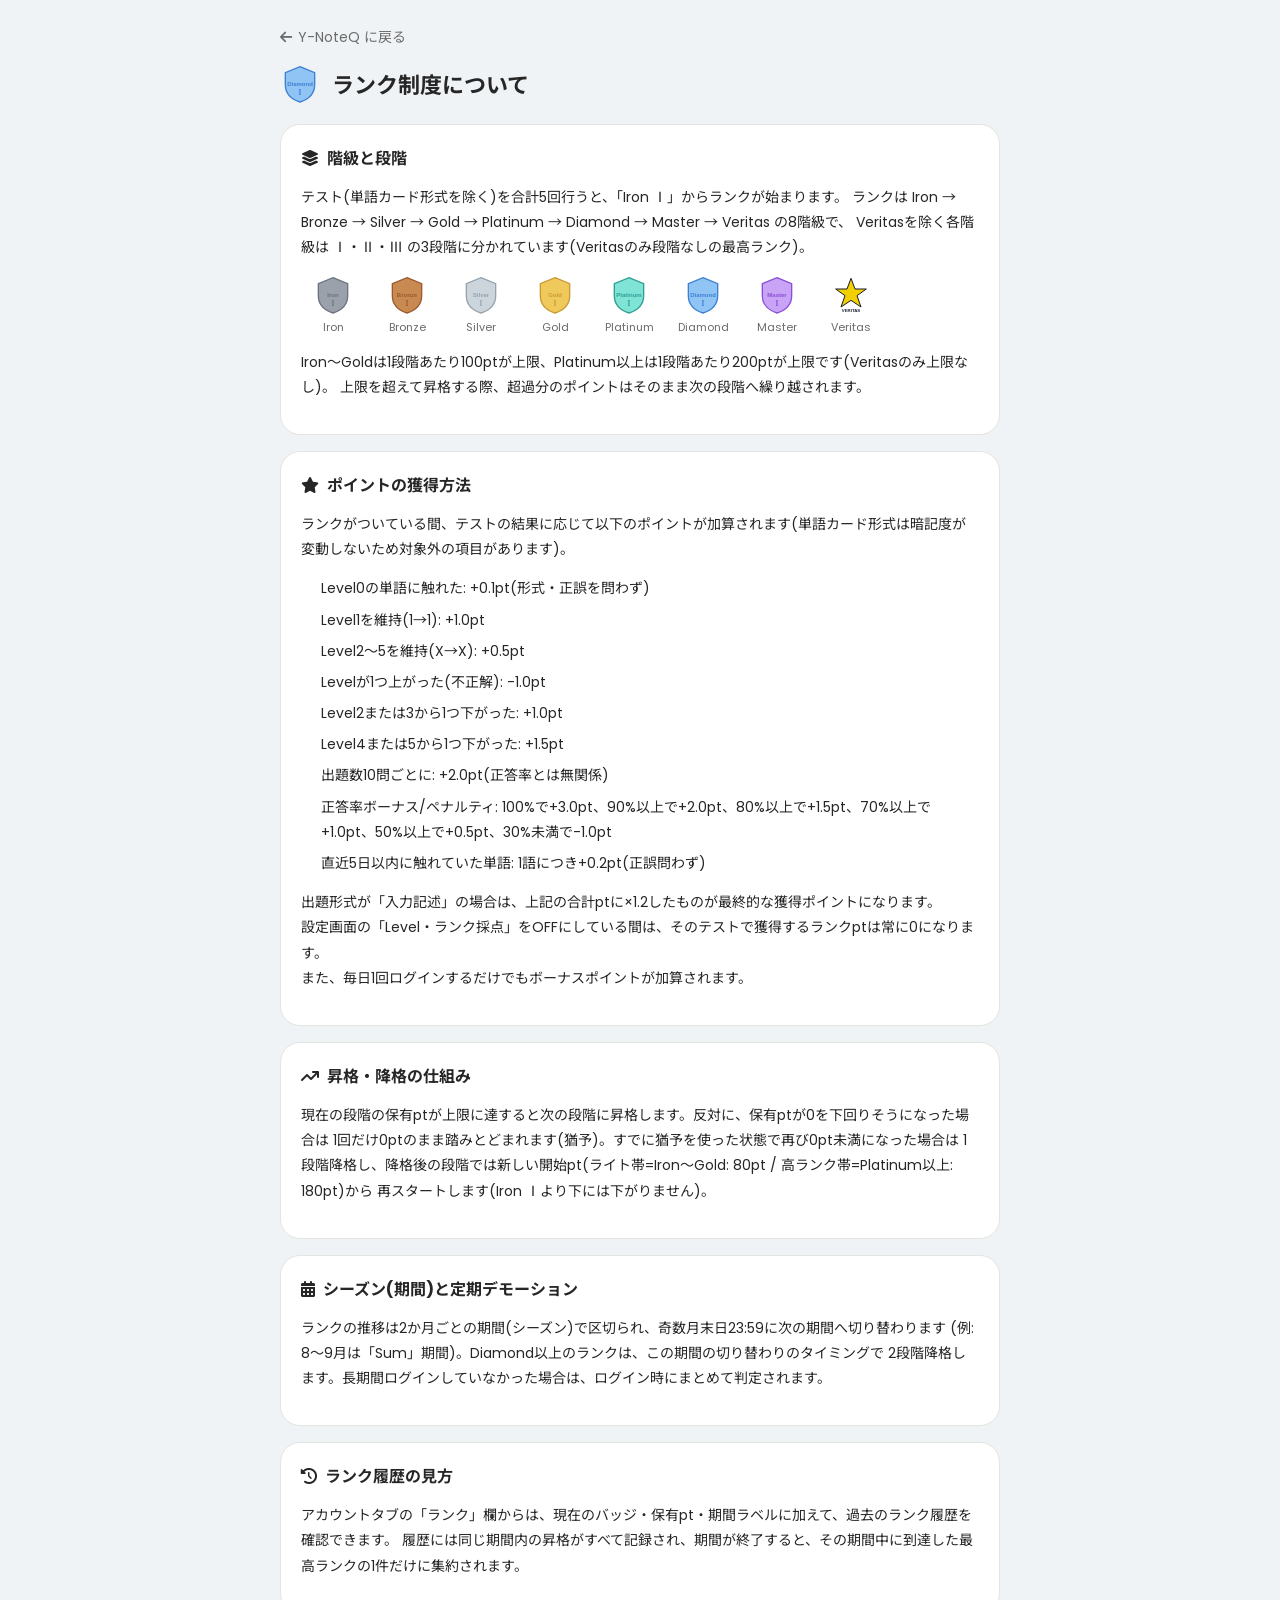
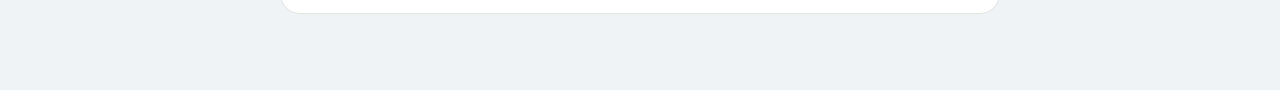
==== rank-guide.html @ 69462481 "修正・updateポイント(26/09/13 No.1) 16項目に対応 - 下部タブバーを常時表示するよう変更(フォルダー表示中も含む) - スマホ版のタブ名フォントサイズを縮小 - ポイント内訳を" ====
<!DOCTYPE html>
<html lang="ja">
<head>
<meta charset="UTF-8">
<meta name="viewport" content="width=device-width, initial-scale=1.0, viewport-fit=cover">
<title>ランク制度について - Y-NoteQ</title>
<link rel="icon" type="image/svg+xml" href="assets/Y-pen_icon_Light.svg">

<link rel="preconnect" href="https://fonts.googleapis.com">
<link rel="preconnect" href="https://fonts.gstatic.com" crossorigin>
<link href="https://fonts.googleapis.com/css2?family=Noto+Sans+JP:wght@400;500;700;900&family=Poppins:wght@400;500;600;700&display=swap" rel="stylesheet">

<link rel="stylesheet" href="https://cdnjs.cloudflare.com/ajax/libs/font-awesome/6.5.2/css/all.min.css">

<link rel="stylesheet" href="css/style.css">
<style>
  /* このページ専用の簡易レイアウト(index.htmlのアプリ画面とは別に、単体で開ける説明ページ) */
  .rank-guide-wrap { max-width: 760px; margin: 0 auto; padding: 24px 20px 60px; }
  .rank-guide-back {
    display: inline-flex; align-items: center; gap: 6px;
    color: var(--color-text-muted); text-decoration: none; font-size: 14px; margin-bottom: 16px;
  }
  .rank-guide-back:hover { color: var(--color-text); }
  .rank-guide-header { display: flex; align-items: center; gap: 12px; margin-bottom: 20px; }
  .rank-guide-header img { width: 40px; height: 40px; }
  .rank-guide-header h1 { font-size: 22px; margin: 0; }
  .rank-guide-wrap .panel { margin-bottom: 16px; }
  .rank-guide-wrap h2 { font-size: 16px; margin: 0 0 10px; display: flex; align-items: center; gap: 8px; }
  .rank-guide-wrap p, .rank-guide-wrap li { color: var(--color-text); line-height: 1.8; font-size: 14px; }
  .rank-guide-wrap ul { margin: 0; padding-left: 20px; }
  .rank-guide-wrap li { margin-bottom: 6px; }
  .rank-guide-note { color: var(--color-text-muted); font-size: 13px; }
  .rank-tier-badges { display: flex; flex-wrap: wrap; gap: 10px; margin: 10px 0; }
  .rank-tier-badges .tier { display: flex; flex-direction: column; align-items: center; gap: 4px; width: 64px; }
  .rank-tier-badges img { width: 40px; height: 40px; object-fit: contain; }
  .rank-tier-badges span { font-size: 11px; color: var(--color-text-muted); text-align: center; }
</style>
</head>
<body>

<div class="rank-guide-wrap">
  <a href="index.html" class="rank-guide-back"><i class="fa-solid fa-arrow-left"></i> Y-NoteQ に戻る</a>

  <div class="rank-guide-header">
    <img src="assets/ranks/Batch_Diamond_1.svg" alt="">
    <h1>ランク制度について</h1>
  </div>

  <section class="panel">
    <h2><i class="fa-solid fa-layer-group"></i> 階級と段階</h2>
    <p>
      テスト(単語カード形式を除く)を合計5回行うと、「Iron Ⅰ」からランクが始まります。
      ランクは Iron → Bronze → Silver → Gold → Platinum → Diamond → Master → Veritas の8階級で、
      Veritasを除く各階級は Ⅰ・Ⅱ・Ⅲ の3段階に分かれています(Veritasのみ段階なしの最高ランク)。
    </p>
    <div class="rank-tier-badges">
      <div class="tier"><img src="assets/ranks/Batch_Iron_1.svg" alt=""><span>Iron</span></div>
      <div class="tier"><img src="assets/ranks/Batch_Bronze_1.svg" alt=""><span>Bronze</span></div>
      <div class="tier"><img src="assets/ranks/Batch_Silver_1.svg" alt=""><span>Silver</span></div>
      <div class="tier"><img src="assets/ranks/Batch_Gold_1.svg" alt=""><span>Gold</span></div>
      <div class="tier"><img src="assets/ranks/Batch_Platinum_1.svg" alt=""><span>Platinum</span></div>
      <div class="tier"><img src="assets/ranks/Batch_Diamond_1.svg" alt=""><span>Diamond</span></div>
      <div class="tier"><img src="assets/ranks/Batch_Master_1.svg" alt=""><span>Master</span></div>
      <div class="tier"><img src="assets/ranks/Batch_Veritas.svg" alt=""><span>Veritas</span></div>
    </div>
    <p class="rank-guide-note">
      Iron〜Goldは1段階あたり100ptが上限、Platinum以上は1段階あたり200ptが上限です(Veritasのみ上限なし)。
      上限を超えて昇格する際、超過分のポイントはそのまま次の段階へ繰り越されます。
    </p>
  </section>

  <section class="panel">
    <h2><i class="fa-solid fa-star"></i> ポイントの獲得方法</h2>
    <p>ランクがついている間、テストの結果に応じて以下のポイントが加算されます(単語カード形式は暗記度が変動しないため対象外の項目があります)。</p>
    <ul>
      <li>Level0の単語に触れた: +0.1pt(形式・正誤を問わず)</li>
      <li>Level1を維持(1→1): +1.0pt</li>
      <li>Level2〜5を維持(X→X): +0.5pt</li>
      <li>Levelが1つ上がった(不正解): -1.0pt</li>
      <li>Level2または3から1つ下がった: +1.0pt</li>
      <li>Level4または5から1つ下がった: +1.5pt</li>
      <li>出題数10問ごとに: +2.0pt(正答率とは無関係)</li>
      <li>正答率ボーナス/ペナルティ: 100%で+3.0pt、90%以上で+2.0pt、80%以上で+1.5pt、70%以上で+1.0pt、50%以上で+0.5pt、30%未満で-1.0pt</li>
      <li>直近5日以内に触れていた単語: 1語につき+0.2pt(正誤問わず)</li>
    </ul>
    <p class="rank-guide-note">
      出題形式が「入力記述」の場合は、上記の合計ptに×1.2したものが最終的な獲得ポイントになります。<br>
      設定画面の「Level・ランク採点」をOFFにしている間は、そのテストで獲得するランクptは常に0になります。<br>
      また、毎日1回ログインするだけでもボーナスポイントが加算されます。
    </p>
  </section>

  <section class="panel">
    <h2><i class="fa-solid fa-arrow-trend-up"></i> 昇格・降格の仕組み</h2>
    <p>
      現在の段階の保有ptが上限に達すると次の段階に昇格します。反対に、保有ptが0を下回りそうになった場合は
      1回だけ0ptのまま踏みとどまれます(猶予)。すでに猶予を使った状態で再び0pt未満になった場合は
      1段階降格し、降格後の段階では新しい開始pt(ライト帯=Iron〜Gold: 80pt / 高ランク帯=Platinum以上: 180pt)から
      再スタートします(Iron Ⅰより下には下がりません)。
    </p>
  </section>

  <section class="panel">
    <h2><i class="fa-solid fa-calendar-days"></i> シーズン(期間)と定期デモーション</h2>
    <p>
      ランクの推移は2か月ごとの期間(シーズン)で区切られ、奇数月末日23:59に次の期間へ切り替わります
      (例: 8〜9月は「Sum」期間)。Diamond以上のランクは、この期間の切り替わりのタイミングで
      2段階降格します。長期間ログインしていなかった場合は、ログイン時にまとめて判定されます。
    </p>
  </section>

  <section class="panel">
    <h2><i class="fa-solid fa-clock-rotate-left"></i> ランク履歴の見方</h2>
    <p>
      アカウントタブの「ランク」欄からは、現在のバッジ・保有pt・期間ラベルに加えて、過去のランク履歴を確認できます。
      履歴には同じ期間内の昇格がすべて記録され、期間が終了すると、その期間中に到達した最高ランクの1件だけに集約されます。
    </p>
  </section>
</div>

<script>
  // アプリ本体(js/app.js)のテーマ設定(ライト/ダーク/自動)を、この単体ページにも反映する
  try {
    const saved = localStorage.getItem("ynoteq-theme");
    if (saved === "light" || saved === "dark") document.documentElement.setAttribute("data-theme", saved);
  } catch (e) { /* localStorageが使えない環境では自動(OS設定)のままにする */ }
</script>
</body>
</html>
---- css/style.css ----
/* ============================================================
   Y-NoteQ style.css
   全画面共通スタイル(ログイン/新規登録/ヘッダー/フッター/テーマ)
   Phase 1: 骨格 + ログイン/登録 + ヘッダー/フッター
   ============================================================ */

/* ---------- 0. フォント読み込み ----------
   日本語: Noto Sans JP / 英数字: Poppins(Futuraの代替・ライセンスフリー)
   ※Futuraは商用ライセンスフォントのため、似た雰囲気のPoppinsで代用しています。
     将来Adobe Fonts等でFutura本家を契約した場合は --font-en の値だけ差し替えれば全体に反映されます。 */

/* ---------- 1. リセット ---------- */
*, *::before, *::after { box-sizing: border-box; }
html, body { margin: 0; padding: 0; }
ul, ol { list-style: none; margin: 0; padding: 0; }
button { font: inherit; cursor: pointer; }
input, select, textarea { font: inherit; }
a { color: inherit; text-decoration: none; }
img { max-width: 100%; display: block; }
/* display:flex/grid等を指定したクラスでも hidden 属性が確実に効くようにする
   (例: .field{display:flex} と hidden 属性が競合すると、属性側が負けて表示されたままになるため) */
[hidden] { display: none !important; }

/* ---------- 2. カラーテーマ変数 ----------
   data-theme="light" / "dark" を <html> に付けて切り替える。
   未指定(auto)の場合は OS の prefers-color-scheme に従う。 */
:root {
  /* ブランドカラー(共通) */
  --color-primary: #F2CF00;
  --color-primary-dark: #cdae00;
  --color-primary-contrast: #1a1a1a; /* 黄色の上に乗せる文字色 */

  /* 暗記度(Level)カラー ※仕様固定値。変更しないこと(仕様修正2026/09/12 No.1-2) */
  --level-0: #A6A6A6;
  --level-1: #1781F5;
  --level-2: #04D213;
  --level-3: #E4F600;
  --level-4: #FF9B09;
  --level-5: #ff4e4d;

  /* フォント */
  --font-en: 'Poppins', 'Futura', 'Noto Sans JP', sans-serif;
  --font-jp: 'Noto Sans JP', 'Poppins', sans-serif;

  /* レイアウト寸法 */
  --header-height: 60px;
  --footer-height: 48px;
  --tabbar-height: 56px;
  --radius-sm: 6px;
  --radius-md: 12px;
  --radius-lg: 20px;

  /* ライトテーマ(デフォルト) ※仕様修正2026/09/12 No.1: 背景色/文字色を指定の色に変更 */
  --color-bg: #EFF3F5;
  --color-bg-elevated: #f7f7f4;
  --color-bg-card: #ffffff;
  --color-text: #262626;
  --color-text-muted: #6b6b6b;
  --color-border: #e4e4e0;
  --color-header-bg: rgba(239, 243, 245, 0.92);
  --color-shadow: rgba(0, 0, 0, 0.08);
  --color-overlay: rgba(20, 20, 15, 0.55);
  --color-danger: #e5484d;
  --color-success: #2fb344;
  /* ネイティブフォームパーツ(カレンダーアイコン等)をテーマに追従させる(仕様修正2026/09/12 No.10) */
  color-scheme: light;
}

/* システムがダークモードで、ユーザーが明示的に light を選んでいない場合 */
@media (prefers-color-scheme: dark) {
  :root:not([data-theme="light"]) {
    --color-bg: #121212;
    --color-bg-elevated: #1b1b1b;
    --color-bg-card: #1e1e1e;
    --color-text: #EFF3F5;
    --color-text-muted: #a3a3a0;
    --color-border: #333331;
    --color-header-bg: rgba(24, 24, 22, 0.92);
    --color-shadow: rgba(0, 0, 0, 0.5);
    --color-overlay: rgba(0, 0, 0, 0.65);
    --color-danger: #ff6b6b;
    --color-success: #4fd06a;
    color-scheme: dark;
  }
}

/* ユーザーがヘッダーのボタンでダークモードを明示的に選んだ場合 */
:root[data-theme="dark"] {
  --color-bg: #121212;
  --color-bg-elevated: #1b1b1b;
  --color-bg-card: #1e1e1e;
  --color-text: #EFF3F5;
  --color-text-muted: #a3a3a0;
  --color-border: #333331;
  --color-header-bg: rgba(24, 24, 22, 0.92);
  --color-shadow: rgba(0, 0, 0, 0.5);
  --color-overlay: rgba(0, 0, 0, 0.65);
  --color-danger: #ff6b6b;
  --color-success: #4fd06a;
  color-scheme: dark;
}

body {
  background: var(--color-bg);
  color: var(--color-text);
  font-family: var(--font-en), var(--font-jp);
  min-height: 100vh;
  transition: background-color .2s ease, color .2s ease;
}

/* ---------- 3. 共通パーツ ---------- */
.btn {
  display: inline-flex;
  align-items: center;
  justify-content: center;
  gap: 8px;
  padding: 12px 20px;
  border-radius: var(--radius-md);
  border: 1px solid transparent;
  font-weight: 600;
  font-size: 15px;
  transition: transform .08s ease, filter .15s ease, background-color .15s ease;
  white-space: nowrap;
}
.btn:active { transform: scale(0.97); }
.btn:hover { filter: brightness(0.96); }

.btn-primary {
  background: var(--color-primary);
  color: var(--color-primary-contrast);
}
.btn-primary:hover { filter: brightness(0.96); }

/* 仕様修正2026/09/13 No.1-14: 「テスト開始」ボタンのみ専用の色にする(他のプライマリボタンは変更しない) */
#btn-test-start { background: #85C800; color: #fff; }

.btn-secondary {
  background: transparent;
  color: var(--color-text);
  border-color: var(--color-border);
}
.btn-secondary:hover { background: var(--color-bg-elevated); }

.btn-danger {
  background: var(--color-danger);
  color: #fff;
}
.btn-danger:hover { filter: brightness(0.9); }

.btn-block { width: 100%; }
.btn-icon {
  width: 40px;
  height: 40px;
  padding: 0;
  border-radius: 50%;
  background: transparent;
  color: var(--color-text);
  border: none;
  font-size: 17px;
  /* 仕様修正2026/09/12 No.2-7: display指定がないとアイコンが中央に来ない場合があるため明示する
     (例: .header-hamburgerがinline-flexに切り替わった時、アイコンが左上に寄って見えていた) */
  display: flex;
  align-items: center;
  justify-content: center;
}
.btn-icon:hover { background: var(--color-bg-elevated); }

/* 仕様追加2026/09/12 No.1: 読み上げ(発音)ボタン。文中に自然に収まるよう小さめのinline-flexにする */
.btn-speak {
  width: 26px;
  height: 26px;
  font-size: 11px;
  display: inline-flex;
  flex-shrink: 0;
  color: var(--color-primary-dark);
}

.field {
  display: flex;
  flex-direction: column;
  gap: 6px;
  margin-bottom: 16px;
  text-align: left;
}
.field label {
  font-size: 13px;
  font-weight: 600;
  color: var(--color-text-muted);
}
.field input, .field textarea, .field select {
  padding: 12px 14px;
  border-radius: var(--radius-sm);
  border: 1px solid var(--color-border);
  background: var(--color-bg-card);
  color: var(--color-text);
  outline: none;
  font-family: inherit;
}
.field textarea { resize: vertical; min-height: 64px; }
.field input:focus, .field textarea:focus, .field select:focus { border-color: var(--color-primary); box-shadow: 0 0 0 3px rgba(242, 207, 0, .25); }
.field-error {
  font-size: 12px;
  color: var(--color-danger);
  min-height: 14px;
}

/* ---------- 4. ログイン / 新規登録 画面 ----------
   「近代感のある背景」演出:
   グラデーション+ぼかし円形ブロブをCSSのみで表現(画像不要・軽量)。 */
.screen {
  position: relative;
  min-height: 100vh;
  display: flex;
  align-items: center;
  justify-content: center;
  padding: 24px;
  overflow: hidden;
  background: radial-gradient(circle at 15% 20%, #1b1c22 0%, #0d0e12 45%, #08090b 100%);
}
.screen[hidden] { display: none; }

.screen-bg-blob {
  position: absolute;
  border-radius: 50%;
  filter: blur(60px);
  opacity: .55;
  pointer-events: none;
}
.blob-1 { width: 420px; height: 420px; background: var(--color-primary); top: -120px; left: -100px; opacity: .35; }
.blob-2 { width: 340px; height: 340px; background: #2a8cef; bottom: -100px; right: -80px; opacity: .3; }
.blob-3 { width: 260px; height: 260px; background: #ff4e4d; bottom: 10%; left: 8%; opacity: .18; }

.auth-card {
  position: relative;
  z-index: 1;
  width: 100%;
  max-width: 400px;
  background: rgba(255, 255, 255, 0.06);
  border: 1px solid rgba(255, 255, 255, 0.12);
  backdrop-filter: blur(18px);
  -webkit-backdrop-filter: blur(18px);
  border-radius: var(--radius-lg);
  padding: 36px 30px;
  color: #f5f5f2;
  text-align: center;
  box-shadow: 0 20px 60px rgba(0, 0, 0, .45);
}

.auth-logo {
  display: flex;
  align-items: center;
  justify-content: center;
  gap: 10px;
  margin-bottom: 8px;
}
.auth-logo img { height: 40px; width: auto; } /* SVGの縦横比(330x450)を保ったまま高さだけ揃える */
.auth-logo span {
  font-family: var(--font-en);
  font-weight: 700;
  font-size: 26px;
  letter-spacing: .5px;
  color: #fff;
}
.auth-subtitle {
  font-size: 13px;
  color: rgba(255, 255, 255, .6);
  margin-bottom: 28px;
}

.auth-card .field label { color: rgba(255, 255, 255, .65); }
.auth-card .field input {
  background: rgba(255, 255, 255, .08);
  border-color: rgba(255, 255, 255, .18);
  color: #fff;
}
.auth-card .field input::placeholder { color: rgba(255, 255, 255, .35); }

.auth-actions { display: flex; flex-direction: column; gap: 10px; margin-top: 4px; }
.auth-switch {
  margin-top: 20px;
  font-size: 13px;
  color: rgba(255, 255, 255, .55);
}
.auth-switch button {
  background: none;
  border: none;
  color: var(--color-primary);
  font-weight: 600;
  padding: 0;
}
.auth-switch button:hover { text-decoration: underline; }

/* 新規登録: ステップインジケーター */
.register-steps {
  display: flex;
  justify-content: center;
  gap: 8px;
  margin-bottom: 24px;
}
.register-steps .step-dot {
  width: 8px;
  height: 8px;
  border-radius: 50%;
  background: rgba(255, 255, 255, .25);
  transition: background-color .2s ease, transform .2s ease;
}
.register-steps .step-dot.active { background: var(--color-primary); transform: scale(1.3); }
.register-steps .step-dot.done { background: rgba(242, 207, 0, .5); }

.register-step { display: none; }
.register-step.active { display: block; }

.auth-step-nav { display: flex; gap: 10px; margin-top: 4px; }
.auth-step-nav .btn { flex: 1; }

/* ---------- 5. アプリ本体シェル(ログイン後) ---------- */
#app-shell[hidden] { display: none; }
#app-shell {
  display: flex;
  flex-direction: column;
  min-height: 100vh;
}

/* ---- ヘッダー ---- */
#app-header {
  position: sticky;
  top: 0;
  z-index: 50;
  height: var(--header-height);
  display: flex;
  align-items: center;
  justify-content: space-between;
  padding: 0 16px;
  background: var(--color-header-bg);
  backdrop-filter: blur(10px);
  -webkit-backdrop-filter: blur(10px);
  border-bottom: 1px solid var(--color-border);
}
.header-left { display: flex; align-items: center; gap: 20px; min-width: 0; }
.header-brand {
  display: flex;
  align-items: center;
  gap: 8px;
  background: none;
  border: none;
  padding: 4px 6px;
  border-radius: var(--radius-sm);
  color: var(--color-text);
  transition: background-color .15s ease;
}
.header-brand:hover { background: var(--color-bg-elevated); }
.header-brand img { height: 28px; width: auto; } /* SVGの縦横比(330x450)を保ったまま高さだけ揃える */
.header-brand span {
  font-family: var(--font-en);
  font-weight: 700;
  font-size: 19px;
}
.header-back { color: var(--color-text-muted); }

.header-booktitle {
  font-size: 14px;
  font-weight: 600;
  color: var(--color-text-muted);
  padding-left: 16px;
  border-left: 1px solid var(--color-border);
  white-space: nowrap;
  overflow: hidden;
  text-overflow: ellipsis;
}
.header-booktitle[hidden] { display: none; }

.header-right { display: flex; align-items: center; gap: 4px; }
.header-nav-link {
  background: none;
  border: none;
  color: var(--color-text-muted);
  font-size: 14px;
  font-weight: 600;
  padding: 8px 10px;
  border-radius: var(--radius-sm);
}
.header-nav-link:hover { background: var(--color-bg-elevated); color: var(--color-text); }

/* 音量ポップオーバー */
.popover-wrap { position: relative; }
.popover {
  position: absolute;
  top: calc(100% + 8px);
  right: 0;
  width: 220px;
  background: var(--color-bg-card);
  border: 1px solid var(--color-border);
  border-radius: var(--radius-md);
  box-shadow: 0 10px 30px var(--color-shadow);
  padding: 14px;
  z-index: 60;
}
.popover[hidden] { display: none; }
.volume-row { display: flex; flex-direction: column; gap: 4px; margin-bottom: 12px; }
.volume-row:last-child { margin-bottom: 0; }
.volume-row label { font-size: 12px; color: var(--color-text-muted); display: flex; align-items: center; gap: 6px; }
.volume-row input[type="range"] { width: 100%; accent-color: var(--color-primary); }

/* アカウントメニュー */
.account-avatar {
  width: 36px;
  height: 36px;
  border-radius: 50%;
  border: none;
  display: flex;
  align-items: center;
  justify-content: center;
  color: #fff;
  font-weight: 700;
  font-size: 14px;
  font-family: var(--font-en);
  white-space: nowrap;
  transition: filter .15s ease, transform .08s ease;
}
.account-avatar:hover { filter: brightness(0.92); }
.account-avatar:active { transform: scale(0.96); }

/* 仕様修正2026/09/12 No.2-1: 表示文字が2文字だと改行されてしまう不具合の修正、
   および「4桁の通し番号(上段)+2文字(下段)」の2段表示への対応。 */
.account-avatar.avatar-twoline, .account-profile-avatar.avatar-twoline {
  flex-direction: column;
  gap: 0;
}
.account-avatar .avatar-line, .account-profile-avatar .avatar-line {
  line-height: 1.15;
  white-space: nowrap;
}
.account-avatar.avatar-twoline .avatar-line:first-child { font-size: 9px; font-weight: 600; opacity: .85; }
.account-avatar.avatar-twoline .avatar-line:last-child { font-size: 11px; }
.account-profile-avatar.avatar-twoline .avatar-line:first-child { font-size: 15px; font-weight: 600; opacity: .85; }
.account-profile-avatar.avatar-twoline .avatar-line:last-child { font-size: 18px; }
.account-menu {
  width: 200px;
  padding: 8px;
}
.account-menu-item {
  width: 100%;
  display: flex;
  align-items: center;
  gap: 10px;
  padding: 10px 10px;
  border-radius: var(--radius-sm);
  background: none;
  border: none;
  color: var(--color-text);
  font-size: 14px;
  text-align: left;
}
.account-menu-item:hover { background: var(--color-bg-elevated); }
.account-menu-item.danger { color: var(--color-danger); }
.account-menu-divider { height: 1px; background: var(--color-border); margin: 6px 4px; }

/* 仕様追加2026/09/13 No.1-13: ヘッダーのランクバッジ(アカウントアイコンの左) */
.header-rank-badge-btn {
  width: 32px; height: 32px; padding: 4px; border-radius: 50%;
  display: flex; align-items: center; justify-content: center;
}
#header-rank-badge { width: 100%; height: 100%; object-fit: contain; }

/* ハンバーガー(モバイル) */
.header-hamburger { display: none; }
.mobile-menu {
  position: fixed;
  inset: 0;
  z-index: 100;
  background: var(--color-overlay);
}
.mobile-menu[hidden] { display: none; }
.mobile-menu-panel {
  position: absolute;
  top: 0;
  right: 0;
  height: 100%;
  width: min(78%, 300px);
  background: var(--color-bg-card);
  padding: 20px;
  display: flex;
  flex-direction: column;
  gap: 4px;
  box-shadow: -10px 0 30px var(--color-shadow);
}
.mobile-menu-panel .header-nav-link { text-align: left; padding: 14px 10px; font-size: 15px; }
.mobile-menu-close { align-self: flex-end; }

/* ---- タブバー: PC・スマホ問わず画面最下部(フッターの上)に常時固定表示する
   (仕様修正2026/09/13 No.1-1: フォルダー一覧表示中も含め常に表示する) ---- */
#tab-bar {
  position: fixed;
  left: 0;
  right: 0;
  bottom: 0;
  z-index: 40;
  display: flex;
  background: var(--color-bg-card);
  border-top: 1px solid var(--color-border);
  padding-bottom: env(safe-area-inset-bottom, 0);
}
#tab-bar[hidden] { display: none; }
.tab-btn {
  position: relative;
  flex: 1;
  display: flex;
  flex-direction: column;
  align-items: center;
  gap: 4px;
  padding: 10px 4px;
  background: none;
  border: none;
  color: var(--color-text-muted);
  font-size: 12px;
  transition: background-color .15s ease, color .15s ease;
}
.tab-btn:hover { background: var(--color-bg-elevated); color: var(--color-text); }
/* 仕様修正2026/09/13 No.1-16: 背景の色塗りはやめ、アイコン/文字の色変更+上部インジケーターバーのみで表現する */
.tab-btn.active { color: var(--color-primary-dark); }
.tab-btn.active::before {
  content: "";
  position: absolute;
  top: 0; left: 22%; right: 22%;
  height: 3px;
  border-radius: 0 0 4px 4px;
  background: var(--color-primary);
}
.tab-btn i { font-size: 16px; }

/* ---- メインコンテンツ ---- */
#tab-content-area {
  flex: 1;
  padding: 24px 20px 90px; /* 下部固定タブバーの高さ分、常に余白を確保 */
  max-width: 1100px;
  width: 100%;
  margin: 0 auto;
}
.placeholder-card {
  border: 1px dashed var(--color-border);
  border-radius: var(--radius-lg);
  padding: 60px 20px;
  text-align: center;
  color: var(--color-text-muted);
}
.placeholder-card i { font-size: 32px; margin-bottom: 12px; color: var(--color-primary); }

/* ---- フッター(暫定) ----
   タブバーが画面最下部を占有するため、アプリ本体表示中は常に非表示にしている。
   フッターの仕様(仕様書#84、検討中)が具体化したら改めて表示方法を検討する。 ---- */
#app-footer { display: none; }

/* ---------- 6. モーダル(使い方 / パッチノート) ---------- */
.modal {
  position: fixed;
  inset: 0;
  z-index: 200;
  display: flex;
  align-items: center;
  justify-content: center;
  background: var(--color-overlay);
  padding: 20px;
}
.modal[hidden] { display: none; }
.modal-box {
  width: 100%;
  max-width: 520px;
  max-height: 80vh;
  overflow-y: auto;
  background: var(--color-bg-card);
  border-radius: var(--radius-lg);
  border: 1px solid var(--color-border);
  padding: 26px;
}
.modal-header { display: flex; align-items: center; justify-content: space-between; margin-bottom: 16px; }
.modal-header h2 { font-size: 18px; margin: 0; }

.howto-item { margin-bottom: 16px; }
.howto-item h3 { font-size: 14px; margin: 0 0 4px; color: var(--color-primary-dark); }
.howto-item p { font-size: 13px; margin: 0; color: var(--color-text-muted); line-height: 1.6; }

.patch-entry { border-bottom: 1px solid var(--color-border); padding: 14px 0; }
.patch-entry:first-child { padding-top: 0; }
.patch-entry:last-child { border-bottom: none; }
.patch-entry .patch-meta { font-size: 12px; color: var(--color-text-muted); font-family: var(--font-en); margin-bottom: 6px; }
/* 仕様追加2026/09/12 No.5-4: テスト結果のポイント内訳(ラベルと数値を左右に並べる) */
#points-breakdown .patch-entry { display: flex; align-items: center; justify-content: space-between; gap: 10px; padding: 10px 0; font-size: 13px; }
.patch-entry ul { padding-left: 18px; list-style: disc; font-size: 13px; line-height: 1.7; }
.patch-history-toggle {
  width: 100%;
  margin-top: 6px;
  background: none;
  border: none;
  border-radius: var(--radius-sm);
  color: var(--color-primary-dark);
  font-size: 13px;
  font-weight: 600;
  padding: 10px 0;
  text-align: center;
  transition: background-color .15s ease;
}
.patch-history-toggle:hover { background: var(--color-bg-elevated); }
.patch-history[hidden] { display: none; }

/* ---------- 7. トースト通知 ---------- */
.toast {
  position: fixed;
  left: 50%;
  bottom: 30px;
  transform: translateX(-50%);
  background: var(--color-text);
  color: var(--color-bg);
  padding: 12px 20px;
  border-radius: var(--radius-md);
  font-size: 14px;
  z-index: 300;
  box-shadow: 0 10px 30px var(--color-shadow);
}
.toast[hidden] { display: none; }

/* ============================================================
   7.5 フォルダー・単語帳タブ(tabs/home.html / js/folders.js)
   ============================================================ */
.section-toolbar {
  display: flex;
  align-items: center;
  justify-content: space-between;
  gap: 12px;
  margin-bottom: 20px;
  flex-wrap: wrap;
}
.breadcrumb {
  display: flex;
  align-items: center;
  gap: 10px;
  font-size: 18px;
  font-weight: 700;
}
.breadcrumb-back {
  background: none;
  border: none;
  color: var(--color-text-muted);
  font-size: 15px;
  display: inline-flex;
  align-items: center;
  gap: 6px;
  padding: 6px 4px;
}
.breadcrumb-back:hover { color: var(--color-text); }
.breadcrumb-icon { color: var(--color-primary-dark); }

/* 仕様修正2026/09/12 No.8: 小さいブロック→正方形のブロックに変更。
   名前・説明(任意)・件数(フォルダー→単語帳数 / 単語帳→単語数)を表示する。 */
.card-grid {
  display: grid;
  grid-template-columns: repeat(auto-fill, minmax(190px, 1fr));
  gap: 16px;
}
.item-card {
  position: relative;
  aspect-ratio: 1 / 1;
  display: flex;
  flex-direction: column;
  background: var(--color-bg-card);
  border: 1px solid var(--color-border);
  border-radius: var(--radius-md);
  padding: 14px;
  overflow: hidden;
  transition: box-shadow .15s ease, transform .1s ease;
}
.item-card:hover { box-shadow: 0 6px 18px var(--color-shadow); transform: translateY(-2px); }

.item-card-actions {
  position: absolute;
  top: 8px;
  right: 8px;
  display: flex;
  gap: 2px;
  z-index: 1;
}
.item-card-actions .btn-icon {
  width: 30px;
  height: 30px;
  font-size: 13px;
  background: var(--color-bg-card);
  box-shadow: 0 1px 4px var(--color-shadow);
}

.item-card-body {
  flex: 1;
  display: flex;
  flex-direction: column;
  align-items: flex-start;
  min-width: 0;
  min-height: 0;
  width: 100%;
  background: none;
  border: none;
  padding: 4px 0 0;
  text-align: left;
  color: var(--color-text);
  overflow: hidden;
}
.item-card-icon { font-size: 24px; flex-shrink: 0; margin-bottom: 6px; }
.item-card-name {
  font-weight: 700;
  font-size: 15px;
  width: 100%;
  flex-shrink: 0;
  display: -webkit-box;
  -webkit-line-clamp: 2;
  -webkit-box-orient: vertical;
  overflow: hidden;
}
.item-card-desc {
  margin: 4px 0 0;
  font-size: 11px;
  line-height: 1.5;
  color: var(--color-text-muted);
  width: 100%;
  flex: 1;
  min-height: 0;
  display: -webkit-box;
  -webkit-line-clamp: 2;
  -webkit-box-orient: vertical;
  overflow: hidden;
}
.item-card-count {
  margin-top: 6px;
  font-size: 11px;
  color: var(--color-text-muted);
  display: flex;
  align-items: center;
  gap: 5px;
  flex-shrink: 0;
}

.add-new-card {
  display: flex;
  align-items: center;
  justify-content: center;
  gap: 8px;
  border: 1.5px dashed var(--color-border);
  border-radius: var(--radius-md);
  background: none;
  color: var(--color-text-muted);
  padding: 20px;
  min-height: 62px;
  font-weight: 600;
}
.add-new-card:hover { border-color: var(--color-primary); color: var(--color-primary-dark); }

.color-swatches { display: flex; flex-wrap: wrap; gap: 10px; }
.color-swatch {
  width: 30px;
  height: 30px;
  border-radius: 50%;
  border: 2px solid transparent;
  padding: 0;
  cursor: pointer;
  transition: transform .1s ease, filter .15s ease;
}
.color-swatch:hover { transform: scale(1.1); filter: brightness(1.05); }
.color-swatch.selected { border-color: var(--color-text); box-shadow: 0 0 0 2px var(--color-bg-card); }

/* 任意の色(RGB)を選べるネイティブカラーピッカー(仕様#8追加分) */
.color-custom-row { display: flex; align-items: center; gap: 8px; margin-top: 10px; }
.color-custom-row input[type="color"] {
  width: 40px;
  height: 32px;
  padding: 2px;
  border: 1px solid var(--color-border);
  border-radius: var(--radius-sm);
  background: var(--color-bg-card);
  cursor: pointer;
}

/* フォルダー/単語帳カード内の暗記度ミニ進捗バー(仕様#4追加分) */
.item-progress { margin-top: 8px; display: flex; align-items: center; gap: 8px; flex-shrink: 0; width: 100%; }
.item-progress-bar {
  flex: 1;
  height: 8px;
  border-radius: 999px;
  overflow: hidden;
  display: flex;
  background: var(--color-bg-elevated);
}
.item-progress-seg { height: 100%; }
.item-progress-count { font-size: 11px; color: var(--color-text-muted); flex-shrink: 0; white-space: nowrap; }

/* 仕様追加2026/09/13 No.1-5: 正方形カード表示に加えて、1行1個の「一覧表示」を選べるようにする */
.view-toggle { display: flex; gap: 2px; }
.view-toggle .btn-icon.active { background: var(--color-primary); color: var(--color-primary-contrast); }

.card-grid.list-view { grid-template-columns: 1fr; gap: 8px; }
.list-view .item-card {
  aspect-ratio: auto;
  flex-direction: row;
  align-items: center;
  padding: 10px 14px;
  gap: 12px;
}
.list-view .item-card-body { order: 1; flex: 1; flex-direction: row; align-items: center; gap: 12px; padding: 0; min-width: 0; }
.list-view .item-card-icon { margin-bottom: 0; }
.list-view .item-card-name { width: auto; flex: 0 1 auto; -webkit-line-clamp: 1; }
.list-view .item-card-desc { -webkit-line-clamp: 1; margin: 0; flex: 1; min-width: 0; }
.list-view .item-card-count { margin-top: 0; margin-left: auto; flex-shrink: 0; }
.list-view .item-progress { order: 2; margin-top: 0; width: auto; flex: 0 0 160px; }
.list-view .item-card-actions { order: 3; position: static; top: auto; right: auto; }
.item-progress-empty, .item-progress-loading { font-size: 11px; color: var(--color-text-muted); }

.empty-state {
  grid-column: 1 / -1;
  border: 1px dashed var(--color-border);
  border-radius: var(--radius-lg);
  padding: 50px 20px;
  text-align: center;
  color: var(--color-text-muted);
}
.empty-state i { font-size: 28px; margin-bottom: 10px; color: var(--color-primary); }
.empty-state h3 { margin: 0 0 6px; font-size: 15px; color: var(--color-text); }
.empty-state p { margin: 0; font-size: 13px; }

/* ============================================================
   7.6 単語一覧タブ(tabs/wordlist.html / js/wordlist.js)
   ============================================================ */
.panel {
  background: var(--color-bg-card);
  border: 1px solid var(--color-border);
  border-radius: var(--radius-lg);
  padding: 20px;
  margin-bottom: 20px;
}
.panel-title {
  display: flex;
  align-items: center;
  gap: 8px;
  font-size: 15px;
  font-weight: 700;
  margin: 0 0 16px;
}
.panel-title i { color: var(--color-primary-dark); }

.analytics-controls {
  display: flex;
  flex-wrap: wrap;
  align-items: flex-end;
  gap: 16px;
  margin-bottom: 18px;
}
.analytics-range { display: flex; align-items: center; gap: 8px; }
.analytics-range input {
  width: 76px;
  padding: 8px 10px;
  border-radius: var(--radius-sm);
  border: 1px solid var(--color-border);
  background: var(--color-bg-card);
  color: var(--color-text);
  text-align: center;
}
.checkbox-row { display: flex; align-items: center; gap: 8px; font-size: 13px; }
.checkbox-row input { width: 16px; height: 16px; accent-color: var(--color-primary); }

.analytics-bar {
  display: flex;
  width: 100%;
  height: 26px;
  border-radius: 999px;
  overflow: hidden;
  background: var(--color-bg-elevated);
  margin-bottom: 14px;
}
.analytics-bar-seg {
  height: 100%;
  min-width: 0;
  transition: width .3s ease;
}
.analytics-legend {
  display: grid;
  grid-template-columns: repeat(auto-fit, minmax(140px, 1fr));
  gap: 8px;
}
.analytics-legend-item {
  display: flex;
  align-items: center;
  gap: 8px;
  font-size: 13px;
  padding: 6px 10px;
  border-radius: var(--radius-sm);
  background: var(--color-bg-elevated);
}
/* 仕様修正2026/09/12 No.2-6: 「NN% | M単語」を改行して2行表示にする */
.analytics-legend-text { line-height: 1.5; }
.legend-dot { width: 10px; height: 10px; border-radius: 50%; flex-shrink: 0; }

.filter-grid {
  display: grid;
  grid-template-columns: repeat(auto-fill, minmax(150px, 1fr));
  gap: 12px;
  align-items: end;
  margin-bottom: 4px;
}
.filter-grid .field { margin-bottom: 0; }
.filter-actions { display: flex; justify-content: flex-end; margin-top: 12px; }

.table-scroll { overflow-x: auto; border: 1px solid var(--color-border); border-radius: var(--radius-md); }
table.word-table { width: 100%; border-collapse: collapse; font-size: 13px; white-space: nowrap; }
table.word-table th, table.word-table td {
  padding: 10px 12px;
  border-bottom: 1px solid var(--color-border);
  text-align: left;
}
table.word-table th {
  background: var(--color-bg-elevated);
  font-size: 12px;
  color: var(--color-text-muted);
  position: sticky;
  top: 0;
}
/* 仕様修正2026/09/12 No.5-1: 単語・意味に含まれる改行をそのまま見た目にも反映する */
table.word-table td.col-word, table.word-table td.col-meaning { white-space: pre-line; max-width: 240px; }
table.word-table tbody tr:hover { background: var(--color-bg-elevated); }

.badge-notdone {
  display: inline-block;
  padding: 3px 8px;
  border-radius: var(--radius-sm);
  background: var(--level-0);
  color: #333;
  font-size: 11px;
  font-weight: 700;
}

/* 仕様追加2026/09/12 No.3: 実施日セル内の「初見日/更新日」2行表示 */
.date-cell { display: flex; flex-direction: column; gap: 2px; font-size: 12px; }
.date-cell-row { display: flex; gap: 6px; align-items: baseline; }
.date-cell-label { font-size: 10px; font-weight: 700; color: var(--color-text-muted); flex-shrink: 0; }
.level-pill {
  display: inline-flex;
  align-items: center;
  justify-content: center;
  width: 26px;
  height: 26px;
  border-radius: var(--radius-sm); /* 仕様修正2026/09/12: 丸→四角(角丸) */
  color: #1a1a1a;
  font-weight: 700;
  font-size: 12px;
  border: none;
  cursor: pointer;
  transition: transform .1s ease, filter .15s ease;
}
.level-pill:hover { filter: brightness(1.08); transform: scale(1.06); }
.row-actions { display: flex; gap: 6px; }
.row-actions .btn { padding: 6px 10px; font-size: 12px; }

.export-actions { display: flex; gap: 10px; justify-content: flex-end; margin-top: 14px; }

.level-picker-popover {
  position: fixed;
  z-index: 220;
  background: var(--color-bg-card);
  border: 1px solid var(--color-border);
  border-radius: var(--radius-md);
  box-shadow: 0 10px 30px var(--color-shadow);
  padding: 10px;
  display: flex;
  gap: 6px;
}
.level-picker-popover[hidden] { display: none; }

/* ============================================================
   7.7 テストタブ(tabs/test.html / js/test.js)
   ============================================================ */
.panel-title-count { font-size: 12px; font-weight: 600; color: var(--color-text-muted); margin-left: 4px; }

.btn-toggle-group { display: flex; flex-wrap: wrap; gap: 8px; }
.btn-toggle {
  padding: 9px 16px;
  border-radius: var(--radius-md);
  border: 1px solid var(--color-border);
  background: var(--color-bg-card);
  color: var(--color-text);
  font-size: 13px;
  font-weight: 600;
  transition: background-color .15s ease, filter .15s ease;
}
/* 仕様修正2026/09/12 No.2-3: 前回セッションでhover用ルールを追加した際に、選択中(active)を
   黄色で塗る本体のルールを誤って消してしまっていたのを復元(「選択状態がわからない」の真因)。 */
.btn-toggle.active { background: var(--color-primary); border-color: var(--color-primary); color: var(--color-primary-contrast); }
.btn-toggle:hover:not(.active) { background: var(--color-bg-elevated); }
.btn-toggle.active:hover { filter: brightness(0.96); }

.test-settings-actions { display: flex; flex-wrap: wrap; gap: 10px; margin-top: 22px; }

/* ---- テスト実施画面 ---- */
.test-run-header {
  display: flex;
  align-items: center;
  justify-content: space-between;
  gap: 16px;
  margin-bottom: 18px;
  flex-wrap: wrap;
}
.test-run-progress { flex: 1; min-width: 200px; }
.test-run-progress > span { font-size: 13px; font-weight: 700; color: var(--color-text-muted); }
.progress-bar { height: 8px; border-radius: 999px; background: var(--color-bg-elevated); margin-top: 6px; overflow: hidden; }
.progress-bar-fill { height: 100%; background: var(--color-primary); transition: width .25s ease; }
.test-run-timer {
  display: flex;
  align-items: center;
  gap: 8px;
  font-weight: 700;
  font-size: 16px;
  padding: 8px 14px;
  border-radius: var(--radius-md);
  background: var(--color-bg-elevated);
}
.test-run-timer.timer-warning { color: var(--color-danger); }

.test-question-card {
  background: var(--color-bg-card);
  border: 1px solid var(--color-border);
  border-radius: var(--radius-lg);
  padding: 36px 24px;
  text-align: center;
  margin-bottom: 18px;
}
.test-question-meta { display: flex; align-items: center; justify-content: center; gap: 10px; margin-bottom: 18px; color: var(--color-text-muted); font-size: 13px; font-weight: 700; }
/* 仕様追加2026/09/12 No.1: 問題文の読み上げボタン(発音マーク)を横に並べる */
.test-question-prompt-row { display: flex; align-items: center; justify-content: center; gap: 10px; margin-bottom: 30px; }
.test-question-prompt { font-size: 30px; font-weight: 800; word-break: break-word; }

.test-answer-area { display: flex; flex-direction: column; align-items: center; gap: 16px; }
.test-flashcard-answer { font-size: 22px; font-weight: 700; color: var(--color-primary-dark); }
.test-flashcard-judge { display: flex; gap: 12px; }

.choice4-grid { display: grid; grid-template-columns: 1fr 1fr; gap: 12px; width: 100%; max-width: 520px; margin: 0 auto; }
.choice4-grid .btn { width: 100%; padding: 14px; font-size: 14px; }
.choice4-grid .choice-dontknow { grid-column: 1 / -1; }
.choice-btn.correct { background: var(--color-success); color: #fff; border-color: var(--color-success); }
.choice-btn.incorrect { background: var(--color-danger); color: #fff; border-color: var(--color-danger); }

#typed-answer-input {
  width: 100%;
  max-width: 360px;
  padding: 14px 16px;
  font-size: 18px;
  text-align: center;
  border-radius: var(--radius-md);
  border: 1px solid var(--color-border);
  background: var(--color-bg-card);
  color: var(--color-text);
}

.test-feedback { margin-top: 22px; display: flex; flex-direction: column; align-items: center; gap: 12px; }
.test-feedback-correct { color: var(--color-success); font-weight: 800; font-size: 18px; }
.test-feedback-incorrect { color: var(--color-danger); font-weight: 800; font-size: 18px; }
.test-feedback-answer { font-size: 13px; color: var(--color-text-muted); }

.test-run-footer { display: flex; justify-content: center; gap: 10px; flex-wrap: wrap; }

/* ---- 結果画面 ---- */
.test-result-summary { text-align: center; }
.test-result-score { font-size: 40px; font-weight: 800; color: var(--color-primary-dark); margin-bottom: 18px; }
.test-result-score small { display: block; font-size: 14px; font-weight: 600; color: var(--color-text-muted); margin-top: 4px; }
.test-result-actions { display: flex; flex-wrap: wrap; justify-content: center; gap: 10px; }

.judge-badge { padding: 3px 10px; border-radius: var(--radius-sm); font-size: 12px; font-weight: 700; }
.judge-correct { background: var(--color-success); color: #fff; }
.judge-incorrect { background: var(--color-danger); color: #fff; }

/* ============================================================
   7.8 編集タブ(tabs/edit.html / js/edit.js)
   ============================================================ */
#import-file-input {
  padding: 10px;
  border: 1px dashed var(--color-border);
  border-radius: var(--radius-md);
  background: var(--color-bg-card);
  color: var(--color-text);
  width: 100%;
  max-width: 420px;
}

/* ============================================================
   7.9 アカウントタブ(tabs/account.html / js/account.js)
   ============================================================ */
.account-profile { display: flex; align-items: center; gap: 20px; }
.account-profile-avatar {
  width: 64px;
  height: 64px;
  flex-shrink: 0;
  border-radius: 50%;
  display: flex;
  align-items: center;
  justify-content: center;
  color: #fff;
  font-size: 26px;
  font-weight: 800;
  font-family: var(--font-en);
  white-space: nowrap;
}
.account-profile-info p { margin: 4px 0 0; font-size: 13px; color: var(--color-text-muted); }
.account-username-row { display: flex; align-items: center; gap: 6px; }
.account-username-input {
  font-size: 18px;
  font-weight: 700;
  padding: 6px 10px;
  border-radius: var(--radius-sm);
  border: 1px solid transparent;
  background: transparent;
  color: var(--color-text);
  max-width: 220px;
}
.account-username-input:hover, .account-username-input:focus {
  border-color: var(--color-border);
  background: var(--color-bg-card);
  outline: none;
}

/* 仕様修正2026/09/12 No.5: アカウントアイコン(背景色・表示文字)のカスタマイズ */
.account-avatar-edit-row { display: flex; align-items: center; gap: 16px; flex-wrap: wrap; margin-top: 4px; }
.account-avatar-text-input {
  width: 64px;
  text-align: center;
  text-transform: uppercase;
  font-weight: 700;
  font-size: 16px;
}
.account-avatar-number-input {
  width: 76px;
  text-align: center;
  font-weight: 700;
  font-size: 16px;
  font-family: var(--font-en);
}

/* ============================================================
   7.10 アカウントタブ: ランク欄(仕様追加2026/09/12 ランク制度)
   ============================================================ */
.rank-summary { display: flex; align-items: center; gap: 20px; margin-bottom: 4px; flex-wrap: wrap; }
.rank-badge-wrap { flex-shrink: 0; width: 72px; height: 72px; }
.rank-badge-img { width: 100%; height: 100%; object-fit: contain; }
/* 仕様修正2026/09/13 No.1-11: ランク履歴の表に表示する小さいバッジアイコン */
.rank-history-badge { width: 18px; height: 18px; object-fit: contain; vertical-align: middle; margin-right: 6px; }
.rank-summary-info { flex: 1; min-width: 200px; }
.rank-summary-name { font-size: 18px; font-weight: 800; margin-bottom: 6px; }
/* 仕様追加2026/09/12 No.5-6: ランクの現在期間ラベル(例: 26-Sum) */
.rank-period-badge {
  display: inline-block;
  font-size: 15px;
  font-weight: 700;
  font-family: var(--font-en);
  padding: 2px 8px;
  border-radius: 999px;
  background: var(--color-bg-elevated);
  color: var(--color-text-muted);
  vertical-align: middle;
}
.rank-progress-bar { height: 10px; border-radius: 999px; background: var(--color-bg-elevated); overflow: hidden; margin-bottom: 6px; }
.rank-progress-fill { height: 100%; background: var(--color-primary); transition: width .25s ease; }
.rank-summary-points { font-size: 13px; color: var(--color-text-muted); }

/* ============================================================
   7.11 共有タブ(tabs/share.html / js/share.js)
   ============================================================ */
.shared-card { aspect-ratio: auto; padding: 16px; }
.shared-card-header { display: flex; align-items: center; justify-content: space-between; gap: 8px; width: 100%; }
.shared-card .item-card-name { font-size: 15px; -webkit-line-clamp: 1; }
.shared-card .item-card-desc { -webkit-line-clamp: 2; margin: 6px 0; }
.badge-official {
  flex-shrink: 0;
  display: inline-flex;
  align-items: center;
  gap: 4px;
  padding: 2px 8px;
  border-radius: 999px;
  background: var(--color-primary);
  color: var(--color-primary-contrast);
  font-size: 11px;
  font-weight: 700;
  white-space: nowrap;
}
.shared-card-meta {
  display: flex;
  flex-wrap: wrap;
  gap: 12px;
  font-size: 12px;
  color: var(--color-text-muted);
  margin-bottom: 12px;
}
.shared-card-meta span { display: flex; align-items: center; gap: 4px; }
/* 仕様修正2026/09/12 No.3-3: 投稿者本人向けの「共有を中止」ボタンをインストールボタンの下に並べる */
.shared-card-actions { display: flex; flex-direction: column; gap: 8px; }

/* ============================================================
   8. メディアクエリ(レスポンシブ)
   ブレークポイント方針:
   - 1200px以上: デスクトップ(PC)
   -  768〜1199px: タブレット(縦/横)
   -   860px未満: ヘッダーをハンバーガーに切り替え(スマホ横も考慮し少し広め)
   -   576px未満: スマホ縦
   ============================================================ */

/* タブレット以下: コンテンツ左右の余白を詰める */
@media (max-width: 991px) {
  #tab-content-area { padding-left: 14px; padding-right: 14px; }
}

/* 860px未満: ヘッダーは「←(戻る)」「ランク」「アカウントアイコン」「3本リーダー」のみに絞り、
   使い方・パッチノート・テーマ切替・音量調整はハンバーガーメニューに集約する
   (仕様修正2026/09/13 No.1-13)。 */
@media (max-width: 860px) {
  .header-right > .header-nav-link {
    display: none;
  }
  #btn-theme-toggle, .header-volume-wrap {
    display: none;
  }
  .header-hamburger { display: inline-flex; }
}

/* スマホ縦 */
@media (max-width: 480px) {
  .auth-card { padding: 28px 20px; }
  .auth-logo span { font-size: 22px; }
  .header-booktitle { display: none; } /* 幅が狭い時は単語帳名を省略 */
}

/* 仕様修正2026/09/12 No.2-2: 「アカウント」タブはPC版でもスマホ版と同様にタブバーへ常時表示する
   (旧仕様#36で入れていたPC非表示の指定を廃止)。 */

/* フォルダー/単語一覧タブ: スマホでは余白と配置を詰める */
@media (max-width: 600px) {
  .panel { padding: 16px; }
  .analytics-controls { align-items: stretch; }
  .section-toolbar { align-items: stretch; }
  .section-toolbar .btn { width: 100%; }
  .export-actions { flex-wrap: wrap; }
  .export-actions .btn { flex: 1; }

  .choice4-grid { grid-template-columns: 1fr; }
  .test-question-prompt { font-size: 24px; }
  .test-settings-actions .btn { width: 100%; }

  /* 正方形カードは1列だと間延びするため、スマホでは2列に固定する(一覧表示は常に1列のまま) */
  .card-grid:not(.list-view) { grid-template-columns: repeat(2, 1fr); gap: 10px; }
  .card-grid:not(.list-view) .item-card { padding: 10px; }
  .card-grid:not(.list-view) .item-card-desc { -webkit-line-clamp: 2; }

  /* 仕様修正2026/09/13 No.1-2: スマホ版ではタブ名(アイコン下の文字)を少し小さくする */
  .tab-btn { font-size: 10px; }
}

/* 仕様修正2026/09/12 No.9: 「単語一覧」タブの表をスマホ縦画面で横スクロールなしに収める。
   表を「カード風」の縦積みレイアウトに切り替え、各セルの左に見出し(data-label)を表示する。 */
@media (max-width: 600px) {
  .wordlist-table-scroll { overflow-x: visible; border: none; }
  .wordlist-table-scroll table.word-table { white-space: normal; }
  .wordlist-table-scroll table.word-table thead { display: none; }
  .wordlist-table-scroll table.word-table, .wordlist-table-scroll table.word-table tbody,
  .wordlist-table-scroll table.word-table tr, .wordlist-table-scroll table.word-table td {
    display: block; width: 100%;
  }
  .wordlist-table-scroll table.word-table tr {
    border: 1px solid var(--color-border);
    border-radius: var(--radius-md);
    margin-bottom: 10px;
    padding: 4px 12px;
    background: var(--color-bg-card);
  }
  /* 仕様修正2026/09/12 No.2-8: 値(単語・意味等)が右寄りになっていたため、
     ラベルを上段・値を下段に積む左寄せレイアウトに変更する */
  .wordlist-table-scroll table.word-table td {
    display: flex;
    flex-direction: column;
    align-items: flex-start;
    gap: 2px;
    border-bottom: 1px solid var(--color-border);
    padding: 10px 0;
    max-width: none;
    white-space: normal;
    word-break: break-word;
    text-align: left;
  }
  .wordlist-table-scroll table.word-table td:last-child { border-bottom: none; }
  .wordlist-table-scroll table.word-table td::before {
    content: attr(data-label);
    font-size: 11px;
    font-weight: 700;
    color: var(--color-text-muted);
    flex-shrink: 0;
    text-align: left;
  }
  .wordlist-table-scroll table.word-table td .row-actions { justify-content: flex-start; flex-wrap: wrap; }
}
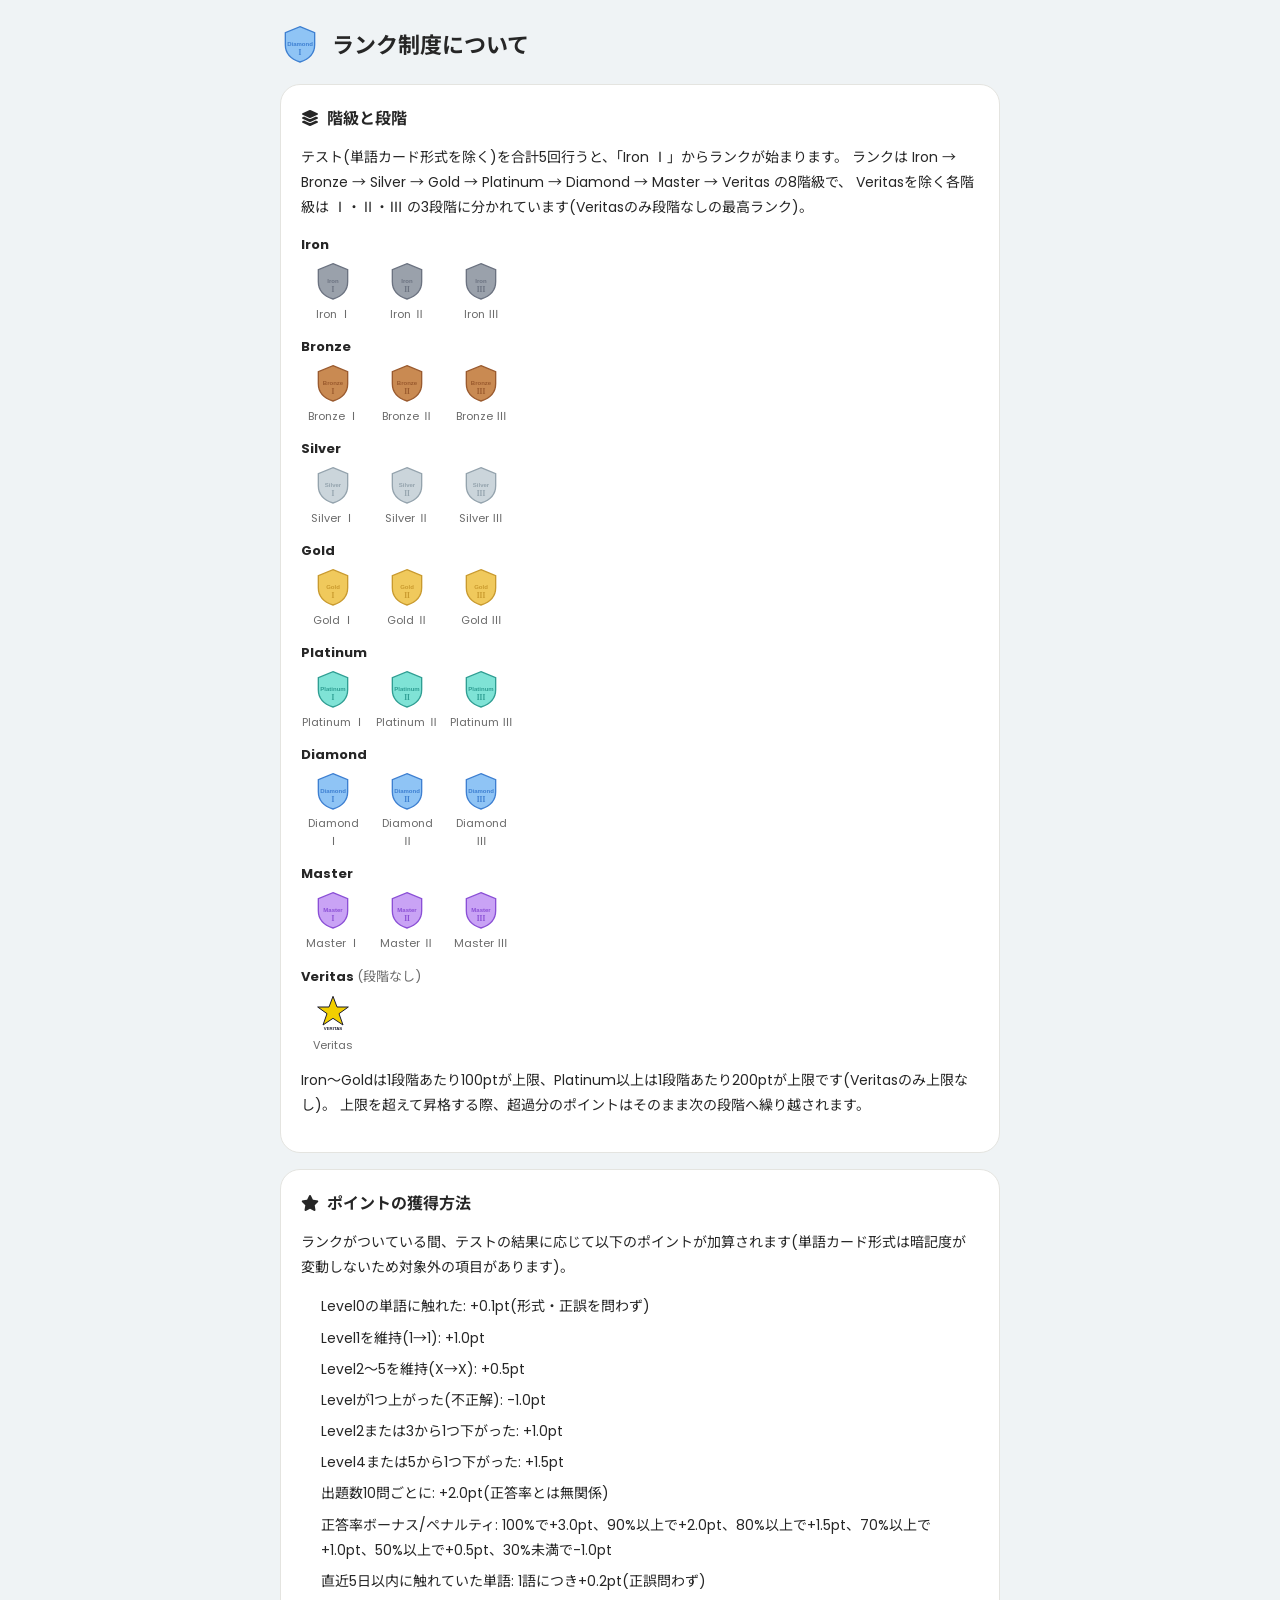
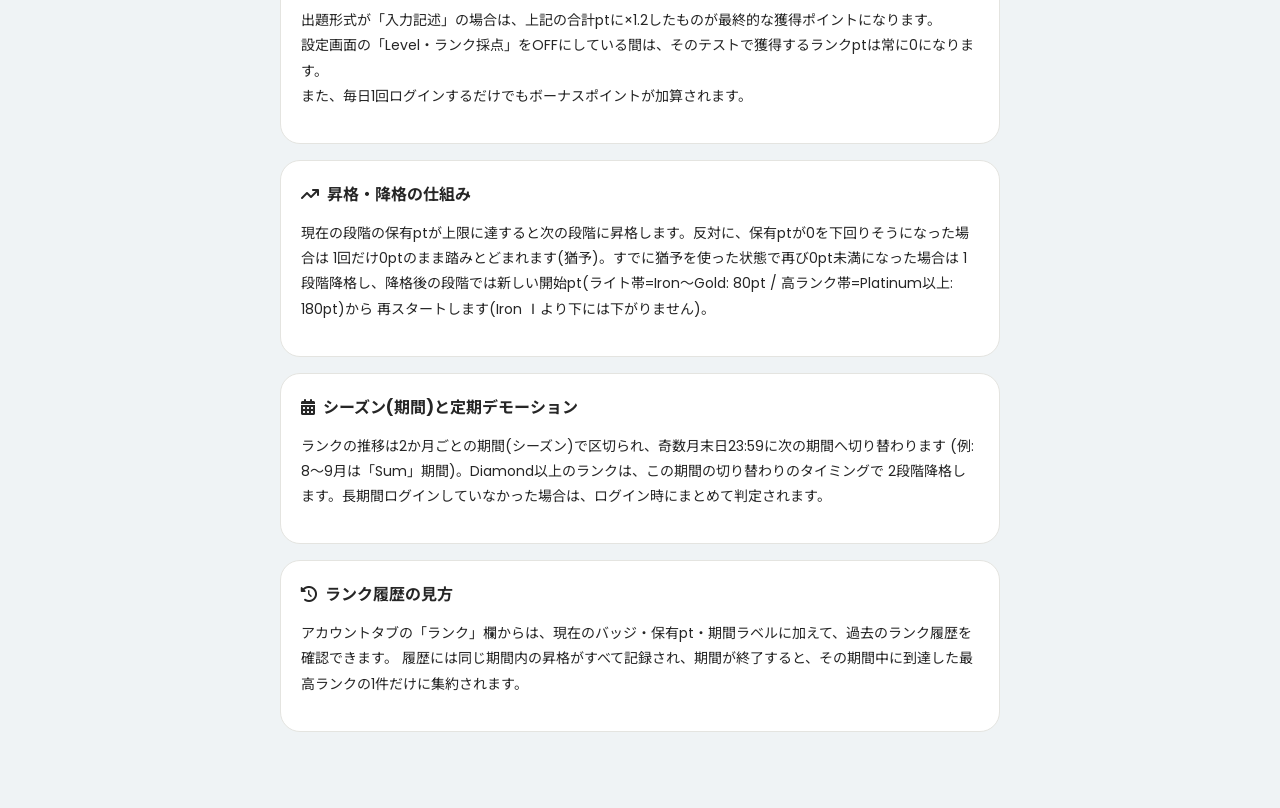
==== commit 3350b4ca: "修正・updateポイント(26/09/13 No.4) 5項目に対応 - ポイント内訳の「pt × 単語数 = pt」計算行を、カテゴリタイトル(左寄せ)とは   別に行全体を右寄せに変更 - 正答" ====
--- a/rank-guide.html
+++ b/rank-guide.html
@@ -16,11 +16,6 @@
 <style>
   /* このページ専用の簡易レイアウト(index.htmlのアプリ画面とは別に、単体で開ける説明ページ) */
   .rank-guide-wrap { max-width: 760px; margin: 0 auto; padding: 24px 20px 60px; }
-  .rank-guide-back {
-    display: inline-flex; align-items: center; gap: 6px;
-    color: var(--color-text-muted); text-decoration: none; font-size: 14px; margin-bottom: 16px;
-  }
-  .rank-guide-back:hover { color: var(--color-text); }
   .rank-guide-header { display: flex; align-items: center; gap: 12px; margin-bottom: 20px; }
   .rank-guide-header img { width: 40px; height: 40px; }
   .rank-guide-header h1 { font-size: 22px; margin: 0; }
@@ -30,7 +25,10 @@
   .rank-guide-wrap ul { margin: 0; padding-left: 20px; }
   .rank-guide-wrap li { margin-bottom: 6px; }
   .rank-guide-note { color: var(--color-text-muted); font-size: 13px; }
-  .rank-tier-badges { display: flex; flex-wrap: wrap; gap: 10px; margin: 10px 0; }
+  /* 仕様修正2026/09/13 No.4-4: 各階級ごとにI/II/IIIの3バッジすべてを表示する */
+  .rank-tier-groups { display: flex; flex-direction: column; gap: 14px; margin: 10px 0; }
+  .rank-tier-group-name { font-size: 13px; font-weight: 700; margin-bottom: 6px; }
+  .rank-tier-badges { display: flex; flex-wrap: wrap; gap: 10px; }
   .rank-tier-badges .tier { display: flex; flex-direction: column; align-items: center; gap: 4px; width: 64px; }
   .rank-tier-badges img { width: 40px; height: 40px; object-fit: contain; }
   .rank-tier-badges span { font-size: 11px; color: var(--color-text-muted); text-align: center; }
@@ -39,8 +37,6 @@
 <body>
 
 <div class="rank-guide-wrap">
-  <a href="index.html" class="rank-guide-back"><i class="fa-solid fa-arrow-left"></i> Y-NoteQ に戻る</a>
-
   <div class="rank-guide-header">
     <img src="assets/ranks/Batch_Diamond_1.svg" alt="">
     <h1>ランク制度について</h1>
@@ -53,15 +49,69 @@
       ランクは Iron → Bronze → Silver → Gold → Platinum → Diamond → Master → Veritas の8階級で、
       Veritasを除く各階級は Ⅰ・Ⅱ・Ⅲ の3段階に分かれています(Veritasのみ段階なしの最高ランク)。
     </p>
-    <div class="rank-tier-badges">
-      <div class="tier"><img src="assets/ranks/Batch_Iron_1.svg" alt=""><span>Iron</span></div>
-      <div class="tier"><img src="assets/ranks/Batch_Bronze_1.svg" alt=""><span>Bronze</span></div>
-      <div class="tier"><img src="assets/ranks/Batch_Silver_1.svg" alt=""><span>Silver</span></div>
-      <div class="tier"><img src="assets/ranks/Batch_Gold_1.svg" alt=""><span>Gold</span></div>
-      <div class="tier"><img src="assets/ranks/Batch_Platinum_1.svg" alt=""><span>Platinum</span></div>
-      <div class="tier"><img src="assets/ranks/Batch_Diamond_1.svg" alt=""><span>Diamond</span></div>
-      <div class="tier"><img src="assets/ranks/Batch_Master_1.svg" alt=""><span>Master</span></div>
-      <div class="tier"><img src="assets/ranks/Batch_Veritas.svg" alt=""><span>Veritas</span></div>
+    <div class="rank-tier-groups">
+      <div>
+        <div class="rank-tier-group-name">Iron</div>
+        <div class="rank-tier-badges">
+          <div class="tier"><img src="assets/ranks/Batch_Iron_1.svg" alt=""><span>Iron Ⅰ</span></div>
+          <div class="tier"><img src="assets/ranks/Batch_Iron_2.svg" alt=""><span>Iron Ⅱ</span></div>
+          <div class="tier"><img src="assets/ranks/Batch_Iron_3.svg" alt=""><span>Iron Ⅲ</span></div>
+        </div>
+      </div>
+      <div>
+        <div class="rank-tier-group-name">Bronze</div>
+        <div class="rank-tier-badges">
+          <div class="tier"><img src="assets/ranks/Batch_Bronze_1.svg" alt=""><span>Bronze Ⅰ</span></div>
+          <div class="tier"><img src="assets/ranks/Batch_Bronze_2.svg" alt=""><span>Bronze Ⅱ</span></div>
+          <div class="tier"><img src="assets/ranks/Batch_Bronze_3.svg" alt=""><span>Bronze Ⅲ</span></div>
+        </div>
+      </div>
+      <div>
+        <div class="rank-tier-group-name">Silver</div>
+        <div class="rank-tier-badges">
+          <div class="tier"><img src="assets/ranks/Batch_Silver_1.svg" alt=""><span>Silver Ⅰ</span></div>
+          <div class="tier"><img src="assets/ranks/Batch_Silver_2.svg" alt=""><span>Silver Ⅱ</span></div>
+          <div class="tier"><img src="assets/ranks/Batch_Silver_3.svg" alt=""><span>Silver Ⅲ</span></div>
+        </div>
+      </div>
+      <div>
+        <div class="rank-tier-group-name">Gold</div>
+        <div class="rank-tier-badges">
+          <div class="tier"><img src="assets/ranks/Batch_Gold_1.svg" alt=""><span>Gold Ⅰ</span></div>
+          <div class="tier"><img src="assets/ranks/Batch_Gold_2.svg" alt=""><span>Gold Ⅱ</span></div>
+          <div class="tier"><img src="assets/ranks/Batch_Gold_3.svg" alt=""><span>Gold Ⅲ</span></div>
+        </div>
+      </div>
+      <div>
+        <div class="rank-tier-group-name">Platinum</div>
+        <div class="rank-tier-badges">
+          <div class="tier"><img src="assets/ranks/Batch_Platinum_1.svg" alt=""><span>Platinum Ⅰ</span></div>
+          <div class="tier"><img src="assets/ranks/Batch_Platinum_2.svg" alt=""><span>Platinum Ⅱ</span></div>
+          <div class="tier"><img src="assets/ranks/Batch_Platinum_3.svg" alt=""><span>Platinum Ⅲ</span></div>
+        </div>
+      </div>
+      <div>
+        <div class="rank-tier-group-name">Diamond</div>
+        <div class="rank-tier-badges">
+          <div class="tier"><img src="assets/ranks/Batch_Diamond_1.svg" alt=""><span>Diamond Ⅰ</span></div>
+          <div class="tier"><img src="assets/ranks/Batch_Diamond_2.svg" alt=""><span>Diamond Ⅱ</span></div>
+          <div class="tier"><img src="assets/ranks/Batch_Diamond_3.svg" alt=""><span>Diamond Ⅲ</span></div>
+        </div>
+      </div>
+      <div>
+        <div class="rank-tier-group-name">Master</div>
+        <div class="rank-tier-badges">
+          <div class="tier"><img src="assets/ranks/Batch_Master_1.svg" alt=""><span>Master Ⅰ</span></div>
+          <div class="tier"><img src="assets/ranks/Batch_Master_2.svg" alt=""><span>Master Ⅱ</span></div>
+          <div class="tier"><img src="assets/ranks/Batch_Master_3.svg" alt=""><span>Master Ⅲ</span></div>
+        </div>
+      </div>
+      <div>
+        <div class="rank-tier-group-name">Veritas <span style="font-weight:400;color:var(--color-text-muted);">(段階なし)</span></div>
+        <div class="rank-tier-badges">
+          <div class="tier"><img src="assets/ranks/Batch_Veritas.svg" alt=""><span>Veritas</span></div>
+        </div>
+      </div>
     </div>
     <p class="rank-guide-note">
       Iron〜Goldは1段階あたり100ptが上限、Platinum以上は1段階あたり200ptが上限です(Veritasのみ上限なし)。
--- a/css/style.css
+++ b/css/style.css
@@ -61,7 +61,7 @@
   --color-shadow: rgba(0, 0, 0, 0.08);
   --color-overlay: rgba(20, 20, 15, 0.55);
   --color-danger: #e5484d;
-  --color-success: #2fb344;
+  --color-success: #85C800; /* 仕様修正2026/09/13 No.3-2: 「正解」表示の色を統一 */
   /* ネイティブフォームパーツ(カレンダーアイコン等)をテーマに追従させる(仕様修正2026/09/12 No.10) */
   color-scheme: light;
 }
@@ -79,7 +79,7 @@
     --color-shadow: rgba(0, 0, 0, 0.5);
     --color-overlay: rgba(0, 0, 0, 0.65);
     --color-danger: #ff6b6b;
-    --color-success: #4fd06a;
+    --color-success: #85C800; /* 仕様修正2026/09/13 No.3-2 */
     color-scheme: dark;
   }
 }
@@ -96,7 +96,7 @@
   --color-shadow: rgba(0, 0, 0, 0.5);
   --color-overlay: rgba(0, 0, 0, 0.65);
   --color-danger: #ff6b6b;
-  --color-success: #4fd06a;
+  --color-success: #85C800; /* 仕様修正2026/09/13 No.3-2 */
   color-scheme: dark;
 }
 
@@ -456,8 +456,9 @@
 .account-menu-divider { height: 1px; background: var(--color-border); margin: 6px 4px; }
 
 /* 仕様追加2026/09/13 No.1-13: ヘッダーのランクバッジ(アカウントアイコンの左) */
+/* 仕様修正2026/09/13 No.2-3: account-avatar(36px)と釣り合うようもう少し大きく表示する */
 .header-rank-badge-btn {
-  width: 32px; height: 32px; padding: 4px; border-radius: 50%;
+  width: 40px; height: 40px; padding: 2px; border-radius: 50%;
   display: flex; align-items: center; justify-content: center;
 }
 #header-rank-badge { width: 100%; height: 100%; object-fit: contain; }
@@ -578,14 +579,55 @@
 .howto-item { margin-bottom: 16px; }
 .howto-item h3 { font-size: 14px; margin: 0 0 4px; color: var(--color-primary-dark); }
 .howto-item p { font-size: 13px; margin: 0; color: var(--color-text-muted); line-height: 1.6; }
+/* 仕様修正2026/09/13 No.2-4: a{color:inherit}だと文中リンクが目立たないため、
+   はっきり分かるボタン状のリンクとして表示する */
+.howto-link {
+  display: inline-flex;
+  align-items: center;
+  gap: 6px;
+  margin-top: 8px;
+  font-size: 13px;
+  font-weight: 700;
+  color: var(--color-primary-dark);
+  text-decoration: underline;
+}
+.howto-link:hover { color: var(--color-primary); }
+.howto-link i { font-size: 11px; }
 
 .patch-entry { border-bottom: 1px solid var(--color-border); padding: 14px 0; }
 .patch-entry:first-child { padding-top: 0; }
 .patch-entry:last-child { border-bottom: none; }
 .patch-entry .patch-meta { font-size: 12px; color: var(--color-text-muted); font-family: var(--font-en); margin-bottom: 6px; }
-/* 仕様追加2026/09/12 No.5-4: テスト結果のポイント内訳(ラベルと数値を左右に並べる) */
-#points-breakdown .patch-entry { display: flex; align-items: center; justify-content: space-between; gap: 10px; padding: 10px 0; font-size: 13px; }
 .patch-entry ul { padding-left: 18px; list-style: disc; font-size: 13px; line-height: 1.7; }
+
+/* 仕様修正2026/09/13 No.3-4: テスト結果のポイント内訳(項目=左寄せ・計算(pt)=右寄せ、
+   一番下に「ひっ算」のような合計行) */
+.points-breakdown-cat { padding: 10px 0; border-bottom: 1px solid var(--color-border); text-align: left; }
+.points-breakdown-cat-title { font-size: 13px; font-weight: 700; margin-bottom: 4px; }
+.points-breakdown-line {
+  display: flex;
+  align-items: center;
+  justify-content: space-between;
+  gap: 10px;
+  padding: 2px 0 2px 10px;
+  font-size: 12px;
+  color: var(--color-text-muted);
+}
+.points-breakdown-line strong { color: var(--color-text); font-weight: 700; white-space: nowrap; }
+/* 仕様修正2026/09/13 No.4-1: 「pt × N単語 = pt」の計算行は行全体を右寄せにする */
+.points-breakdown-calc-line { padding: 2px 0 2px 10px; font-size: 12px; color: var(--color-text-muted); text-align: right; }
+.points-breakdown-calc-line strong { color: var(--color-text); font-weight: 700; }
+.points-breakdown-total {
+  display: flex;
+  align-items: center;
+  justify-content: space-between;
+  gap: 10px;
+  margin-top: 4px;
+  padding-top: 12px;
+  border-top: 2px solid var(--color-text);
+  font-size: 15px;
+  font-weight: 800;
+}
 .patch-history-toggle {
   width: 100%;
   margin-top: 6px;
@@ -1064,6 +1106,40 @@
 .test-result-score { font-size: 40px; font-weight: 800; color: var(--color-primary-dark); margin-bottom: 18px; }
 .test-result-score small { display: block; font-size: 14px; font-weight: 600; color: var(--color-text-muted); margin-top: 4px; }
 .test-result-actions { display: flex; flex-wrap: wrap; justify-content: center; gap: 10px; }
+
+/* 仕様追加2026/09/13 No.3-3: 結果画面のランク/ポイント推移(アニメーション付き) */
+.test-result-rank {
+  display: flex;
+  align-items: center;
+  gap: 16px;
+  text-align: left;
+  background: var(--color-bg-elevated);
+  border-radius: var(--radius-md);
+  padding: 14px 16px;
+  margin: 0 0 18px;
+}
+.test-result-rank-badge-wrap { flex-shrink: 0; width: 52px; height: 52px; }
+.test-result-rank-badge { width: 100%; height: 100%; object-fit: contain; transition: transform .2s ease; }
+.test-result-rank-badge-pop { animation: test-result-badge-pop .5s ease; }
+@keyframes test-result-badge-pop {
+  0% { transform: scale(0.6) rotate(-8deg); opacity: 0; }
+  60% { transform: scale(1.15) rotate(4deg); opacity: 1; }
+  100% { transform: scale(1) rotate(0); }
+}
+.test-result-rank-info { flex: 1; min-width: 0; }
+.test-result-rank-name { font-size: 15px; font-weight: 800; margin-bottom: 6px; }
+.test-result-rank-change {
+  display: inline-block;
+  margin-left: 6px;
+  padding: 1px 8px;
+  border-radius: 999px;
+  font-size: 11px;
+  font-weight: 700;
+  background: var(--color-primary);
+  color: var(--color-primary-contrast);
+}
+.test-result-rank-change.is-demoted { background: var(--color-danger); color: #fff; }
+.test-result-rank-points { font-size: 12px; color: var(--color-text-muted); margin-top: 4px; }
 
 .judge-badge { padding: 3px 10px; border-radius: var(--radius-sm); font-size: 12px; font-weight: 700; }
 .judge-correct { background: var(--color-success); color: #fff; }
@@ -1250,6 +1326,12 @@
 
   /* 仕様修正2026/09/13 No.1-2: スマホ版ではタブ名(アイコン下の文字)を少し小さくする */
   .tab-btn { font-size: 10px; }
+
+  /* 仕様修正2026/09/13 No.2-2: 一覧表示(list-view)はスマホ幅だと進捗グラフに幅を取られて
+     単語帳名が見えなくなってしまうため、グラフ(バー)自体を短くし、説明文は非表示にして名前を優先する */
+  .list-view .item-progress { flex: 0 0 76px; gap: 4px; }
+  .list-view .item-progress-bar { flex: 0 0 36px; }
+  .list-view .item-card-desc { display: none; }
 }
 
 /* 仕様修正2026/09/12 No.9: 「単語一覧」タブの表をスマホ縦画面で横スクロールなしに収める。
